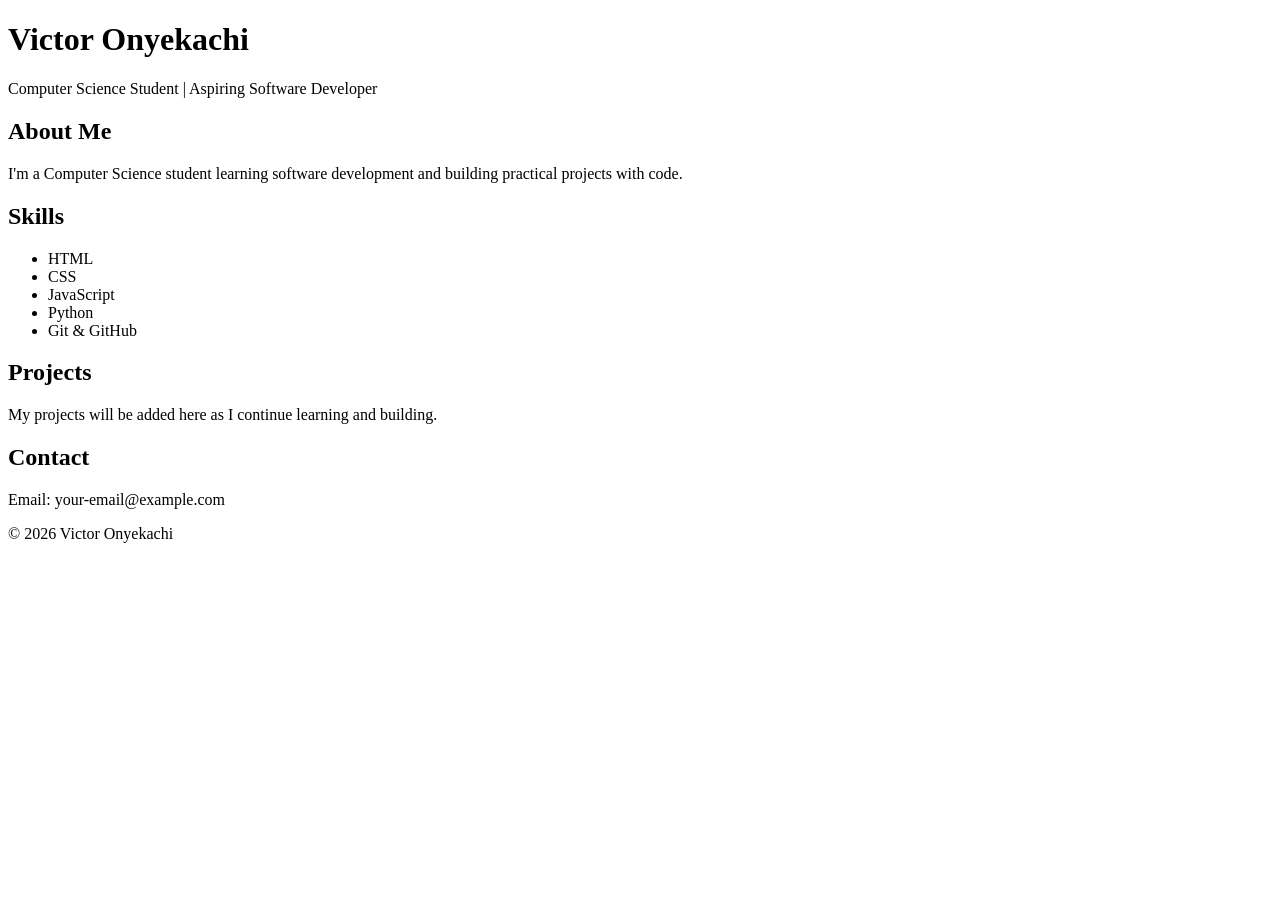
==== index.html @ 26a9c5aa "Create index.html" ====
<!DOCTYPE html>
<html lang="en">
<head>
    <meta charset="UTF-8">
    <meta name="viewport" content="width=device-width, initial-scale=1.0">
    <title>Victor Onyekachi | Software Developer</title>
</head>

<body>

    <header>
        <h1>Victor Onyekachi</h1>
        <p>Computer Science Student | Aspiring Software Developer</p>
    </header>

    <main>

        <section>
            <h2>About Me</h2>
            <p>
                I'm a Computer Science student learning software development
                and building practical projects with code.
            </p>
        </section>

        <section>
            <h2>Skills</h2>
            <ul>
                <li>HTML</li>
                <li>CSS</li>
                <li>JavaScript</li>
                <li>Python</li>
                <li>Git & GitHub</li>
            </ul>
        </section>

        <section>
            <h2>Projects</h2>
            <p>My projects will be added here as I continue learning and building.</p>
        </section>

        <section>
            <h2>Contact</h2>
            <p>Email: your-email@example.com</p>
        </section>

    </main>

    <footer>
        <p>© 2026 Victor Onyekachi</p>
    </footer>

</body>
</html>
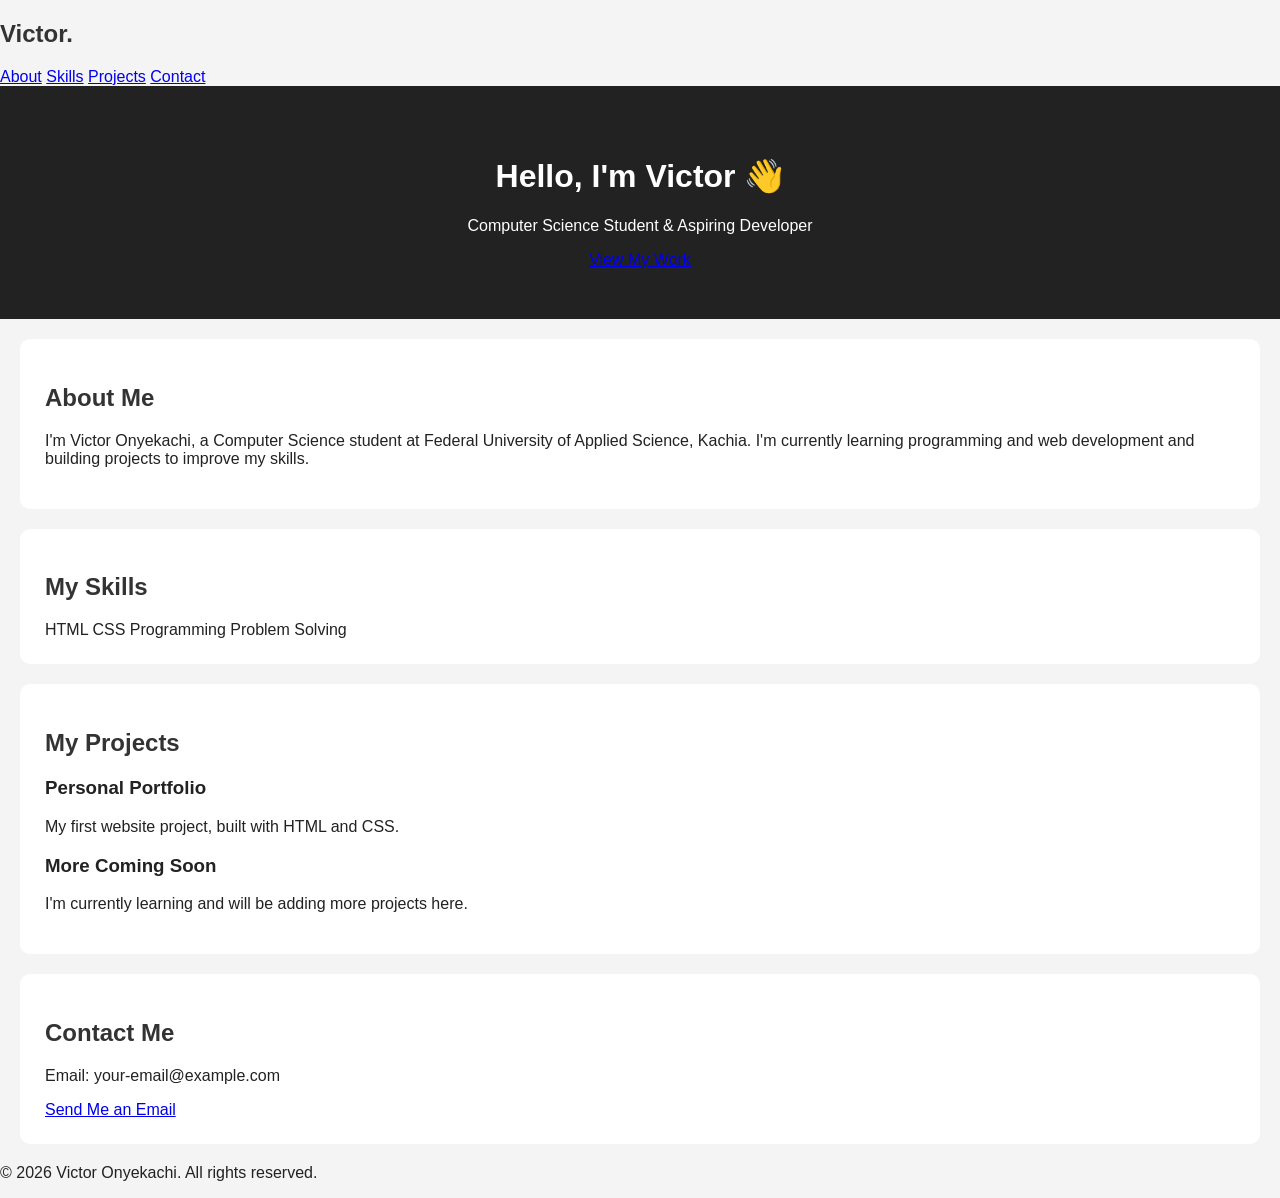
==== commit 376a5bc9: "Update index.html" ====
--- a/index.html
+++ b/index.html
@@ -3,51 +3,82 @@
 <head>
     <meta charset="UTF-8">
     <meta name="viewport" content="width=device-width, initial-scale=1.0">
-    <title>Victor Onyekachi | Software Developer</title>
+    <title>Victor Onyekachi | Portfolio</title>
+    <link rel="stylesheet" href="style.css">
 </head>
 
 <body>
 
+    <nav>
+        <h2>Victor.</h2>
+
+        <div>
+            <a href="#about">About</a>
+            <a href="#skills">Skills</a>
+            <a href="#projects">Projects</a>
+            <a href="#contact">Contact</a>
+        </div>
+    </nav>
+
     <header>
-        <h1>Victor Onyekachi</h1>
-        <p>Computer Science Student | Aspiring Software Developer</p>
+        <h1>Hello, I'm Victor 👋</h1>
+        <p>Computer Science Student & Aspiring Developer</p>
+        <a class="button" href="#projects">View My Work</a>
     </header>
 
-    <main>
+    <section id="about">
+        <h2>About Me</h2>
 
-        <section>
-            <h2>About Me</h2>
+        <p>
+            I'm Victor Onyekachi, a Computer Science student at
+            Federal University of Applied Science, Kachia.
+            I'm currently learning programming and web development
+            and building projects to improve my skills.
+        </p>
+    </section>
+
+    <section id="skills">
+        <h2>My Skills</h2>
+
+        <div class="skills">
+            <span>HTML</span>
+            <span>CSS</span>
+            <span>Programming</span>
+            <span>Problem Solving</span>
+        </div>
+    </section>
+
+    <section id="projects">
+        <h2>My Projects</h2>
+
+        <div class="project">
+            <h3>Personal Portfolio</h3>
             <p>
-                I'm a Computer Science student learning software development
-                and building practical projects with code.
+                My first website project, built with HTML and CSS.
             </p>
-        </section>
+        </div>
 
-        <section>
-            <h2>Skills</h2>
-            <ul>
-                <li>HTML</li>
-                <li>CSS</li>
-                <li>JavaScript</li>
-                <li>Python</li>
-                <li>Git & GitHub</li>
-            </ul>
-        </section>
+        <div class="project">
+            <h3>More Coming Soon</h3>
+            <p>
+                I'm currently learning and will be adding more
+                projects here.
+            </p>
+        </div>
+    </section>
 
-        <section>
-            <h2>Projects</h2>
-            <p>My projects will be added here as I continue learning and building.</p>
-        </section>
+    <section id="contact">
+        <h2>Contact Me</h2>
 
-        <section>
-            <h2>Contact</h2>
-            <p>Email: your-email@example.com</p>
-        </section>
+        <p>Email: your-email@example.com</p>
 
-    </main>
+        <a class="button" href="mailto:your-email@example.com">
+            Send Me an Email
+        </a>
+    </section>
 
     <footer>
-        <p>© 2026 Victor Onyekachi</p>
+        <p>© 2026 Victor Onyekachi. All rights reserved.</p>
     </footer>
 
 </body>
--- a/style.css
+++ b/style.css
@@ -0,0 +1,25 @@
+body {
+    font-family: Arial, sans-serif;
+    margin: 0;
+    padding: 0;
+    background: #f4f4f4;
+    color: #222;
+}
+
+header {
+    background: #222;
+    color: white;
+    text-align: center;
+    padding: 50px 20px;
+}
+
+section {
+    background: white;
+    margin: 20px;
+    padding: 25px;
+    border-radius: 10px;
+}
+
+h2 {
+    color: #333;
+}
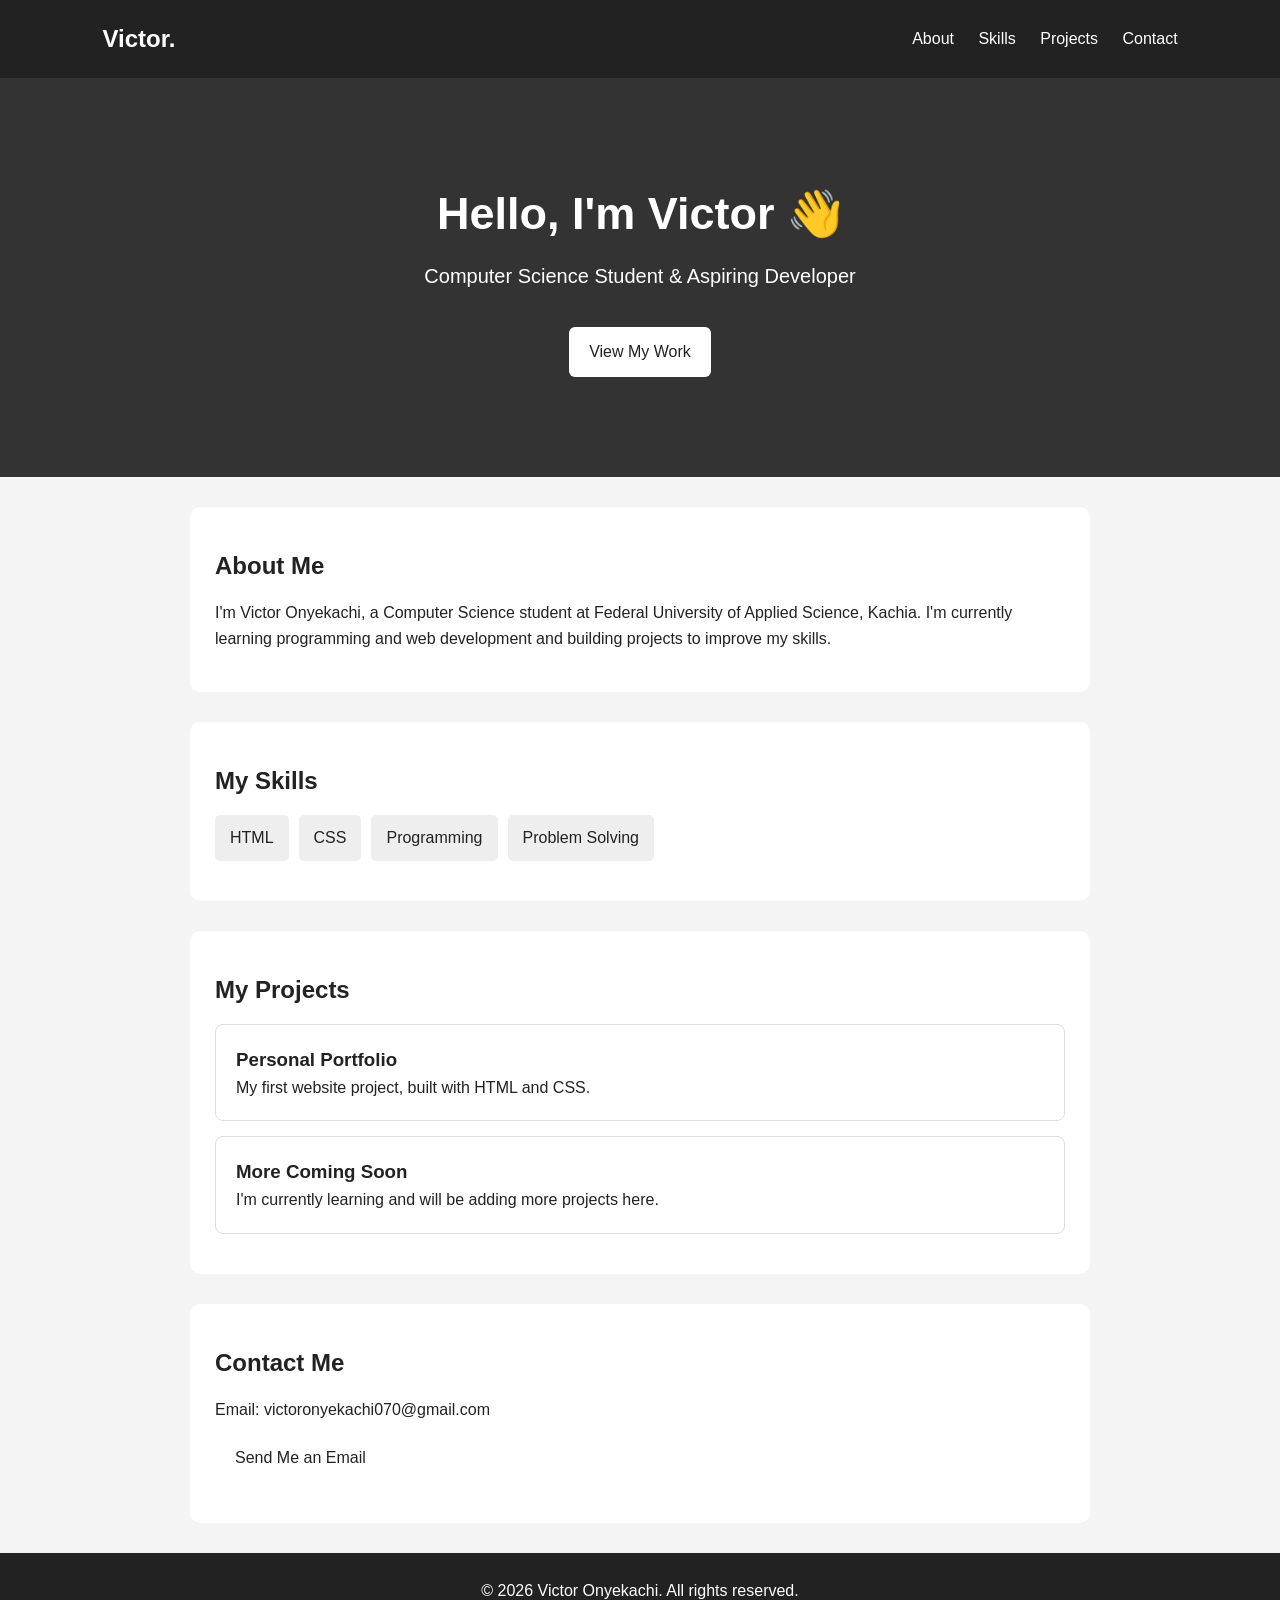
==== commit dee2f2c8: "Update index.html" ====
--- a/index.html
+++ b/index.html
@@ -70,11 +70,11 @@
     <section id="contact">
         <h2>Contact Me</h2>
 
-        <p>Email: your-email@example.com</p>
+        <p>Email: victoronyekachi070@gmail.com</p>
 
-        <a class="button" href="mailto:your-email@example.com">
-            Send Me an Email
-        </a>
+      <a class="button" href="mailto:victoronyekachi070@gmail.com">
+    Send Me an Email
+</a>
     </section>
 
     <footer>
--- a/style.css
+++ b/style.css
@@ -1,25 +1,92 @@
+* {
+    box-sizing: border-box;
+    margin: 0;
+    padding: 0;
+}
+
 body {
     font-family: Arial, sans-serif;
-    margin: 0;
-    padding: 0;
     background: #f4f4f4;
     color: #222;
+    line-height: 1.6;
+}
+
+nav {
+    display: flex;
+    justify-content: space-between;
+    align-items: center;
+    padding: 20px 8%;
+    background: #222;
+    color: white;
+}
+
+nav a {
+    color: white;
+    text-decoration: none;
+    margin-left: 20px;
 }
 
 header {
-    background: #222;
+    text-align: center;
+    padding: 100px 20px;
+    background: #333;
     color: white;
-    text-align: center;
-    padding: 50px 20px;
+}
+
+header h1 {
+    font-size: 45px;
+    margin-bottom: 10px;
+}
+
+header p {
+    font-size: 20px;
+    margin-bottom: 25px;
+}
+
+.button {
+    display: inline-block;
+    background: white;
+    color: #222;
+    padding: 12px 20px;
+    text-decoration: none;
+    border-radius: 6px;
+    margin-top: 10px;
 }
 
 section {
+    max-width: 900px;
+    margin: 30px auto;
+    padding: 40px 25px;
     background: white;
-    margin: 20px;
-    padding: 25px;
     border-radius: 10px;
 }
 
-h2 {
-    color: #333;
+section h2 {
+    margin-bottom: 15px;
+}
+
+.skills {
+    display: flex;
+    flex-wrap: wrap;
+    gap: 10px;
+}
+
+.skills span {
+    background: #eee;
+    padding: 10px 15px;
+    border-radius: 5px;
+}
+
+.project {
+    padding: 20px;
+    margin-top: 15px;
+    border: 1px solid #ddd;
+    border-radius: 8px;
+}
+
+footer {
+    text-align: center;
+    padding: 25px;
+    background: #222;
+    color: white;
 }
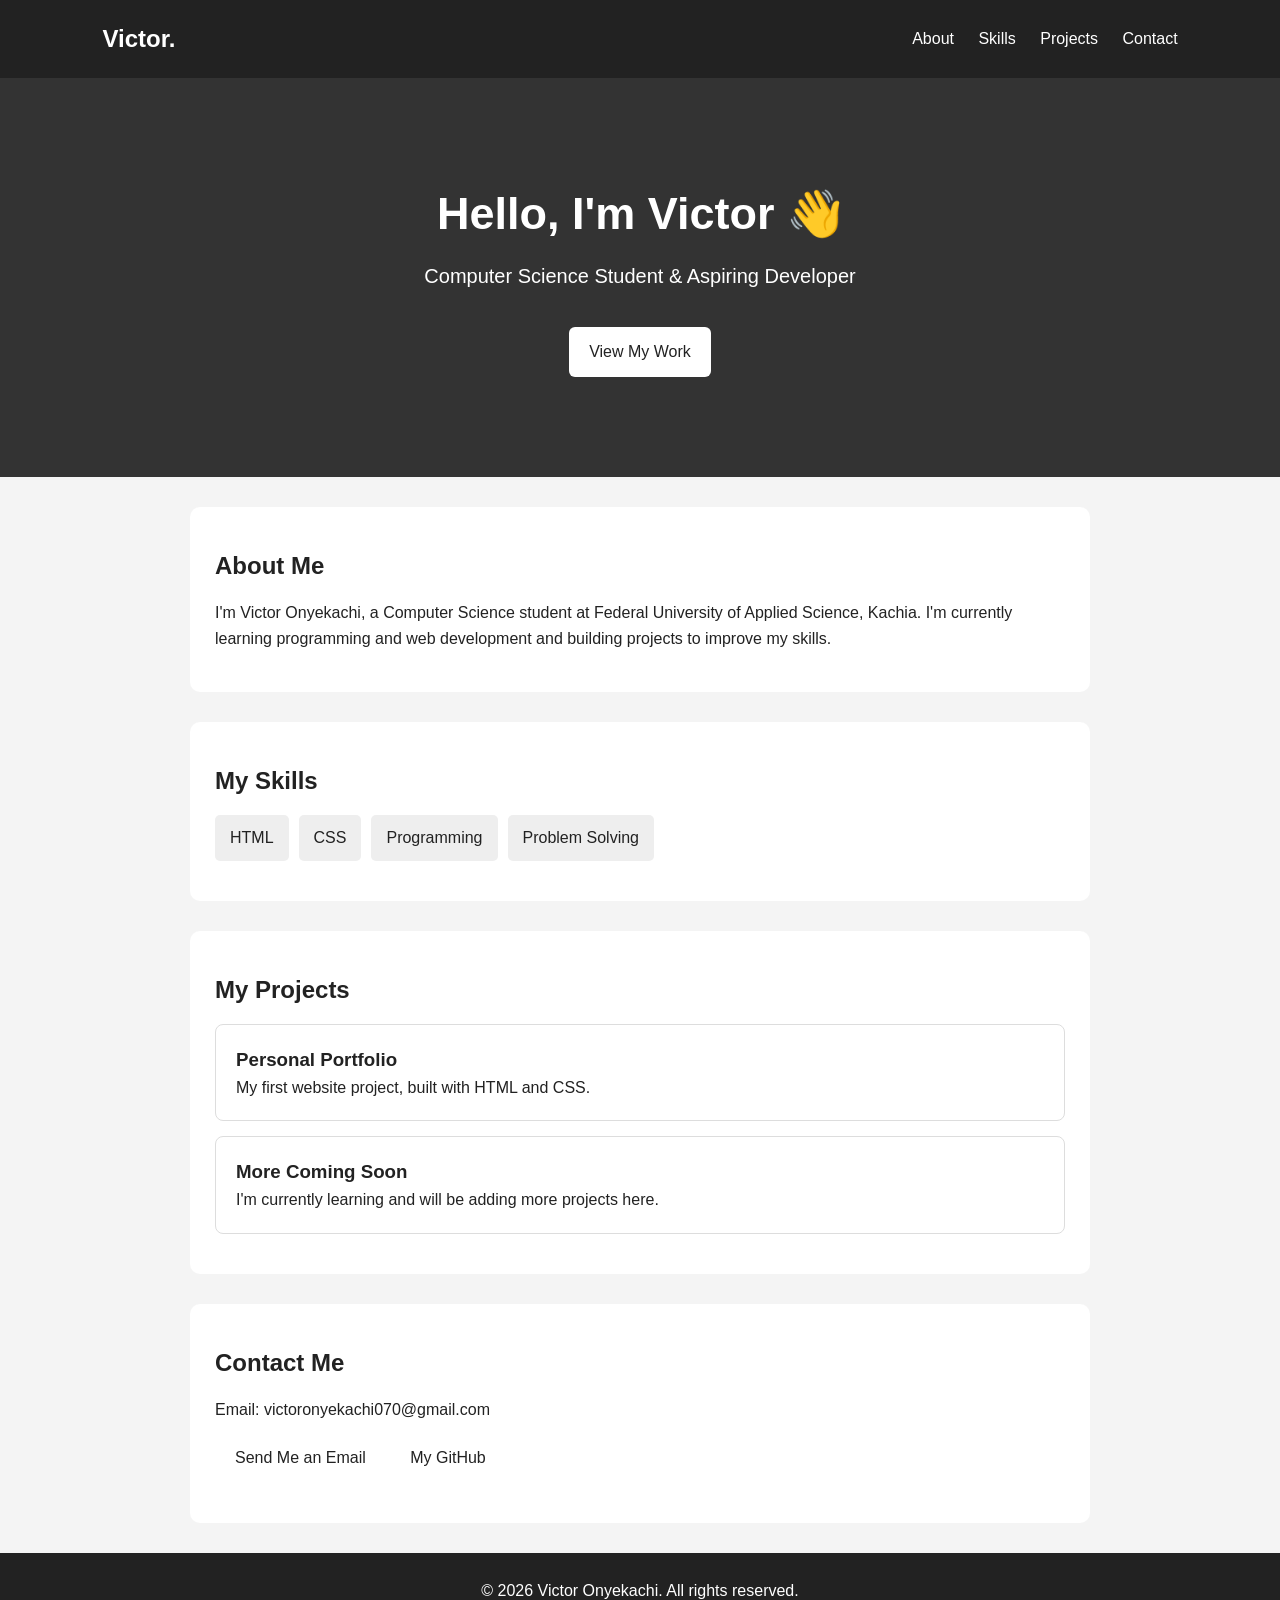
==== commit 32326564: "Update index.html" ====
--- a/index.html
+++ b/index.html
@@ -68,14 +68,18 @@
     </section>
 
     <section id="contact">
-        <h2>Contact Me</h2>
+    <h2>Contact Me</h2>
 
-        <p>Email: victoronyekachi070@gmail.com</p>
+    <p>Email: victoronyekachi070@gmail.com</p>
 
-      <a class="button" href="mailto:victoronyekachi070@gmail.com">
-    Send Me an Email
-</a>
-    </section>
+    <a class="button" href="mailto:victoronyekachi070@gmail.com">
+        Send Me an Email
+    </a>
+
+    <a class="button" href="https://github.com/victoronyekachi-hub" target="_blank">
+        My GitHub
+    </a>
+</section>
 
     <footer>
         <p>© 2026 Victor Onyekachi. All rights reserved.</p>
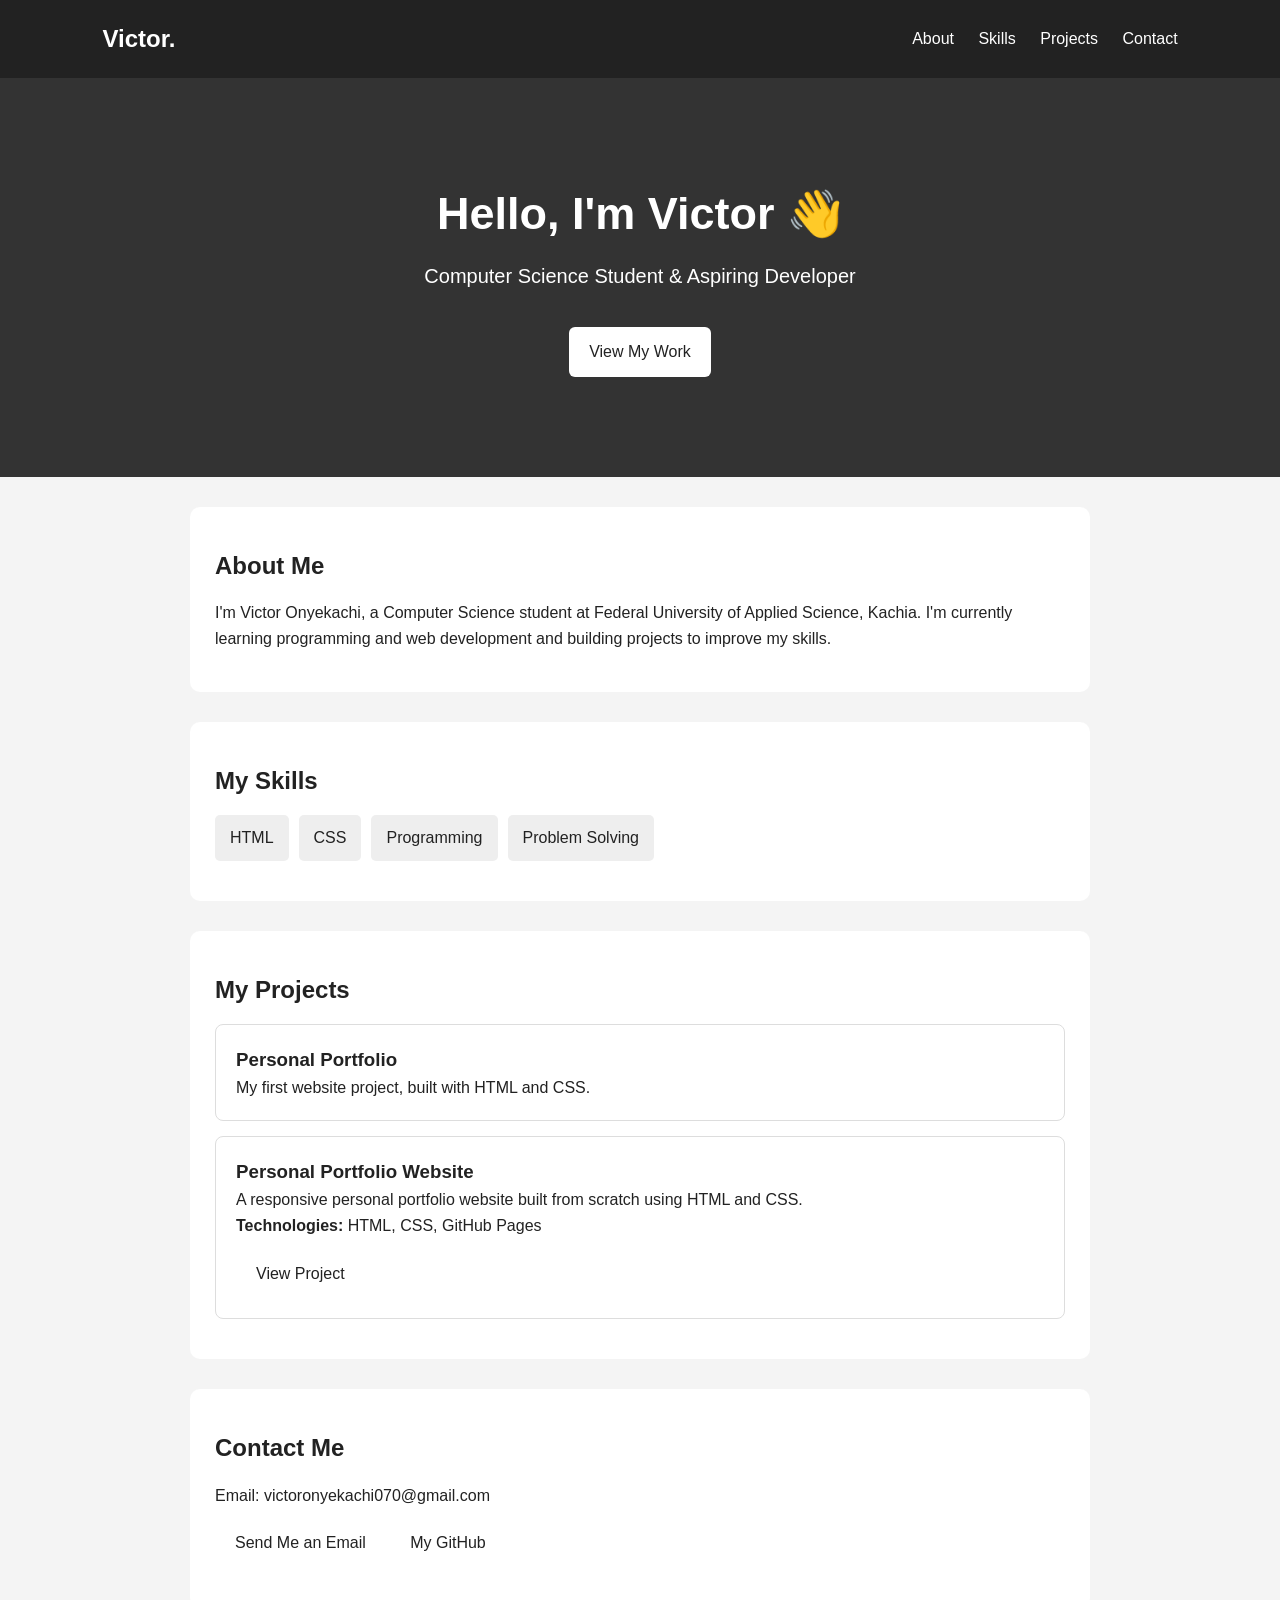
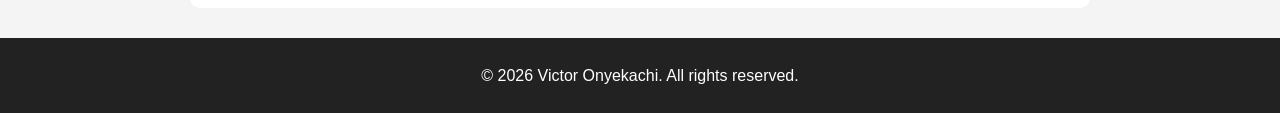
==== commit 003b0f22: "Update index.html" ====
--- a/index.html
+++ b/index.html
@@ -59,12 +59,19 @@
         </div>
 
         <div class="project">
-            <h3>More Coming Soon</h3>
-            <p>
-                I'm currently learning and will be adding more
-                projects here.
-            </p>
-        </div>
+    <h3>Personal Portfolio Website</h3>
+
+    <p>
+        A responsive personal portfolio website built from scratch
+        using HTML and CSS.
+    </p>
+
+    <p><strong>Technologies:</strong> HTML, CSS, GitHub Pages</p>
+
+    <a class="button" href="https://victoronyekachi-hub.github.io/personal-portfolio/">
+        View Project
+    </a>
+</div>
     </section>
 
     <section id="contact">
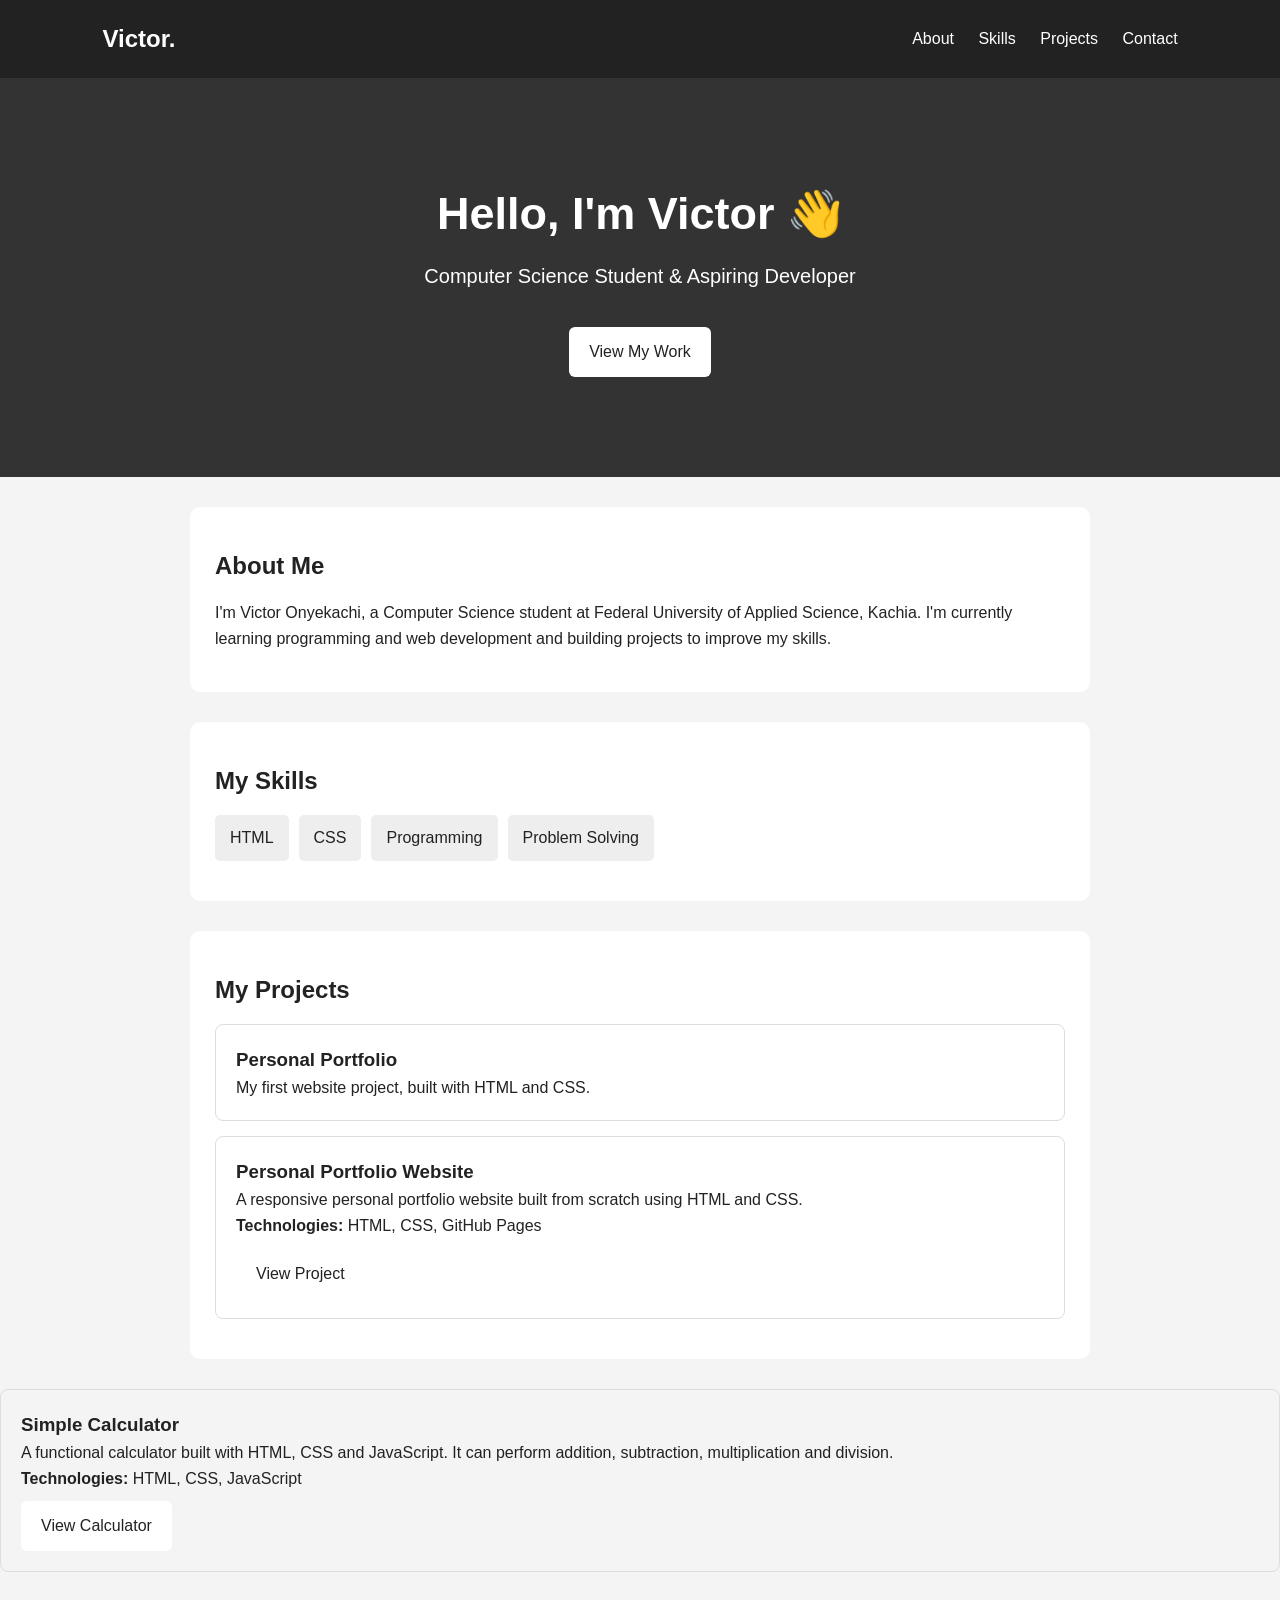
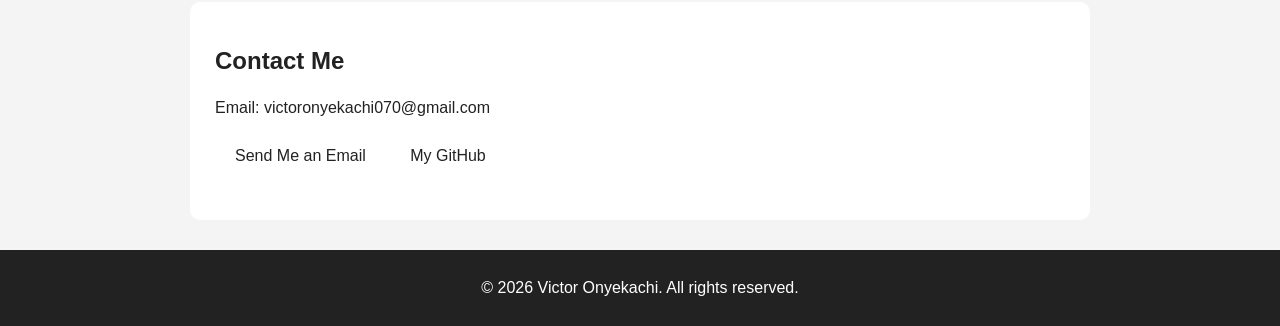
==== commit 78a2fbf8: "Update index.html" ====
--- a/index.html
+++ b/index.html
@@ -73,6 +73,22 @@
     </a>
 </div>
     </section>
+    <div class="project">
+    <h3>Simple Calculator</h3>
+
+    <p>
+        A functional calculator built with HTML, CSS and JavaScript.
+        It can perform addition, subtraction, multiplication and division.
+    </p>
+
+    <p>
+        <strong>Technologies:</strong> HTML, CSS, JavaScript
+    </p>
+
+    <a class="button" href="calculator.html">
+        View Calculator
+    </a>
+</div>
 
     <section id="contact">
     <h2>Contact Me</h2>
